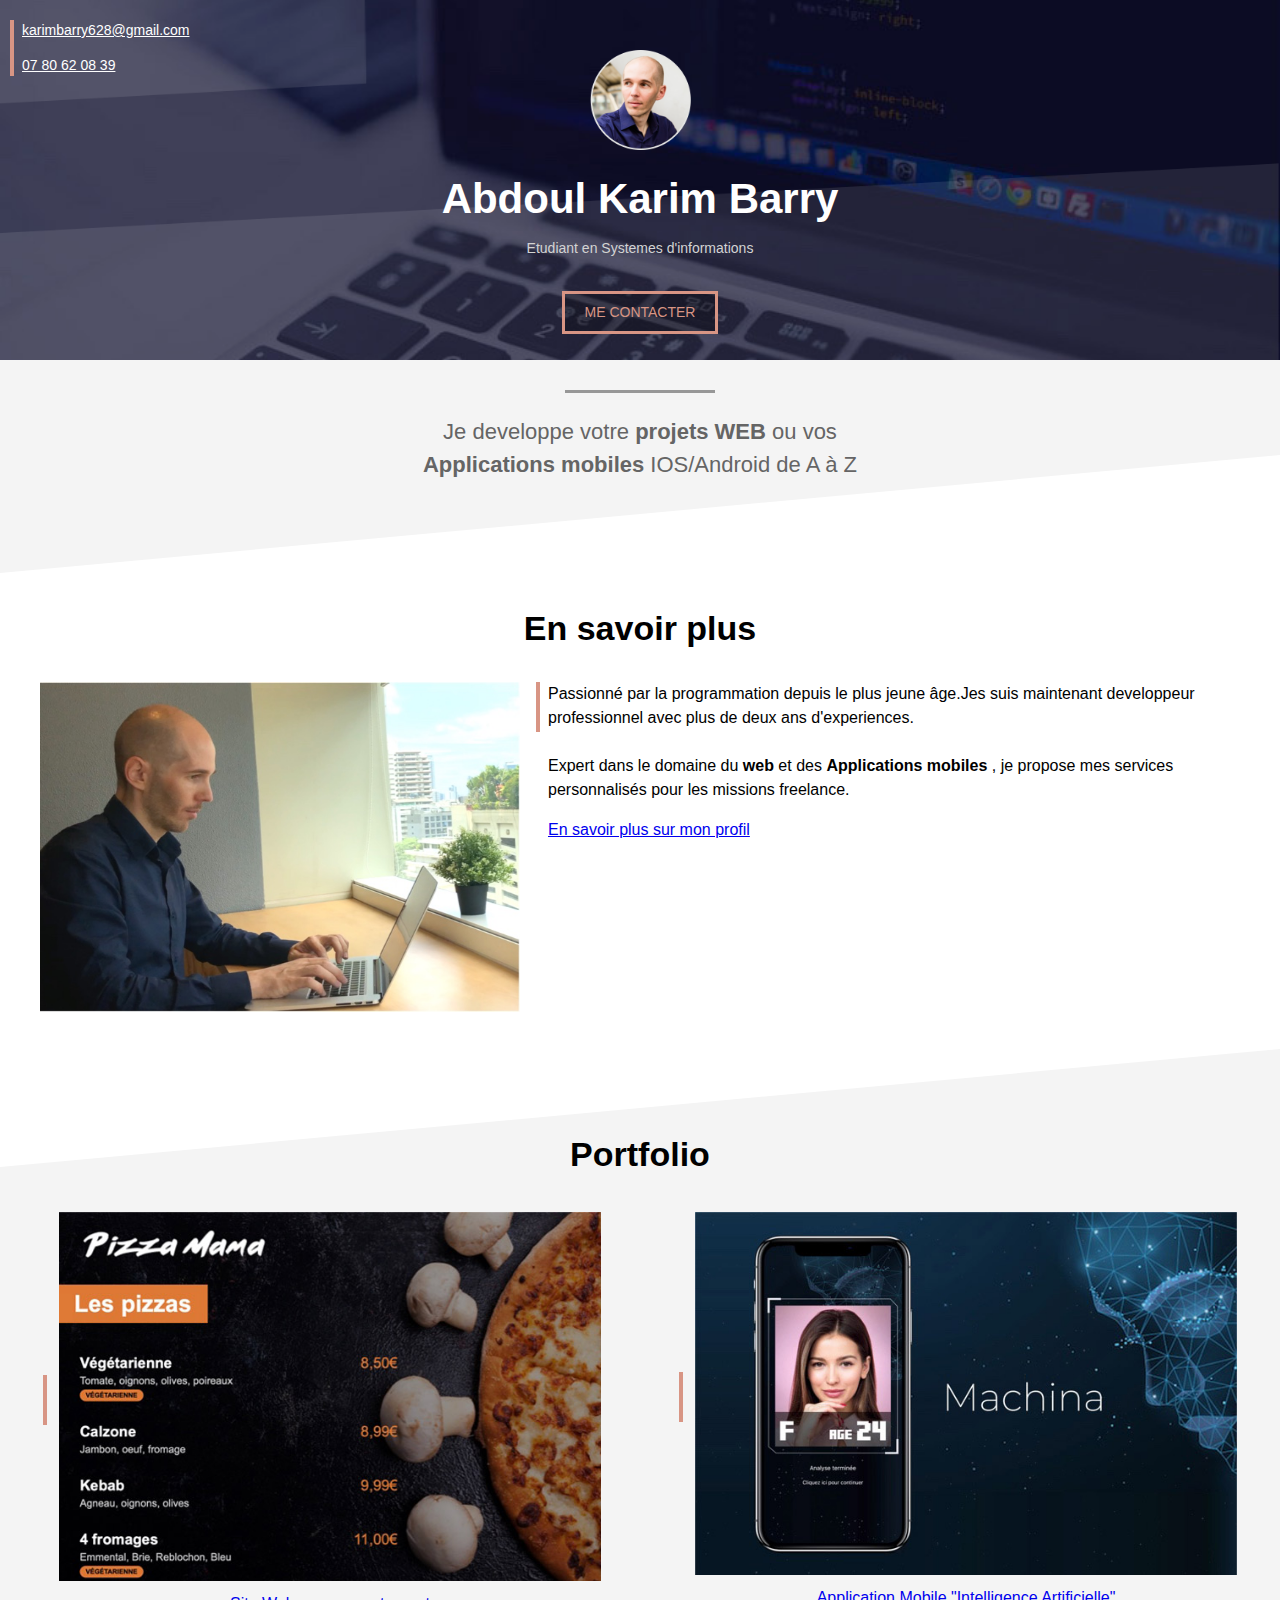
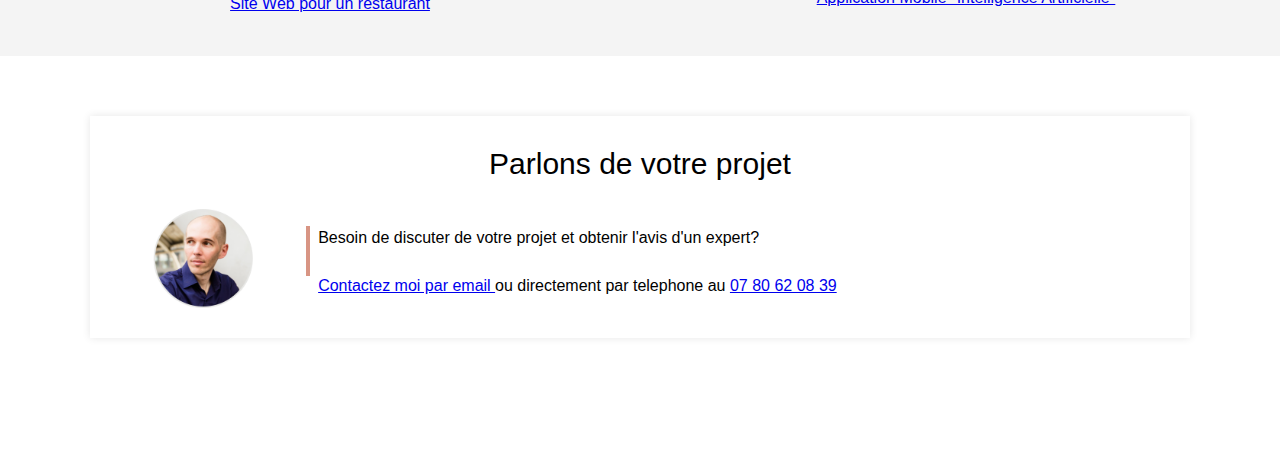
==== index.html @ e5c0a68e "Add files via upload" ====
<!DOCTYPE html>
<html lang="fr">
<head>
    <meta charset="UTF-8">
    <meta http-equiv="X-UA-Compatible" content="IE=edge">
    <meta name="viewport" content="width=device-width, initial-scale=1.0">
    <title>Abdoul karim BARRY</title>
    <link rel="stylesheet" href="style.css">
</head>

<body>
    <!--Couverture-->
    <div class="cover">
      <img class="cover_profile" src="profile.png" alt=""> 
      <h1>Abdoul Karim Barry</h1> 
      <p>Etudiant en Systemes d'informations </p>
     <div style="text-align:center;">
      <a  class="contact_buttom" href="mailto:karimbarry628@gmail.com?subject=contactez%20moi">ME CONTACTER</a>
     </div>
      <div class="cover_contact">
         <p> <a href="mailto:karimbarry628@gmail.com?subject=contactez%20moi">karimbarry628@gmail.com</a></p>
          <p><a href="tel:+33780620839">07 80 62 08 39</a></p>
      </div>
    </div>
    <!--SECTION GRISE 1-->
    <div class=" section section_grise1">
        <div class="separateur"></div>
        <p>Je developpe votre <b> projets WEB </b> ou vos <b> Applications mobiles </b> IOS/Android de A à Z </p>
    </div>
    <!--SECTION BLANCHE-->
    <div class="section">
        <h2>En savoir plus</h2>
        <img src="profile2.jpg" alt="" class="col40">
    <div class="col60 float-right" style="padding-left:16px;">
    <div class="text-avec-ligne-verticale">       
        <p class="text-avec-ligne-verticale">Passionné par la programmation depuis le plus jeune âge.Jes suis 
            maintenant developpeur professionnel avec plus de deux ans d'experiences. <br><br>
            Expert dans le domaine du <b> web</b> et des <b>Applications mobiles</b> ,
            je propose mes services personnalisés pour les missions freelance.
        </p>
    
        <a  href="https://www.linkedin.com/in/abdoul-karim-barry-11ba5b226" target="_blank">En savoir plus sur mon profil</a>
    </div>
    </div>
    </div>
    <!--SECTION GRISE2-->
    <div class=" section section_grise2" style="position: relative;">
        <h2>Portfolio</h2>
        <table class="col-portfolio" style="display: inline-block; " >
            <tr>
                <td><div class="bar-verticale"></div></td>
                <td><a href="portfolio.html"><img style="width: 100% ;" src="project1small.jpg" alt=""></a></td>
            </tr>
            <tr>
                <td></td>
                <td align="center"><a href="portfolio.html">Site Web pour un restaurant</a></td>
            </tr>
        </table>
        <table  class="float-right col-portfolio">
            <tr>
                <td><div class="bar-verticale"></div></td>
                <td><img style="width: 100% ;" src="project2small.jpg" alt=""></td>
            </tr>
            <tr>
                <td></td>
                <td align="center"><a style="max-width: 400px;" href="#">Application Mobile "Intelligence Artificielle"</a></td>
            </tr>
        </table>
    </div>
     <!--SECTION BLANCHE-->
     <div class="section">
       <iframe src="iframe.html" scrolling="no"/>
    </div>
</body>
</html>
---- style.css ----
:root{
    --color1:#D89584;
    --color2:#F4F4F4;
}
*{
    box-sizing:border-box;
}
body{
    margin: 0;
    font-family:Arial;
    line-height: 1.5;
}
div.cover{
    background: url("cover_overlay.png") no-repeat center/100% 100%,url("cover.jpg") no-repeat center/cover;
    height: 360px;
    position: relative;
}
img.cover_profile{
    height: 100px;
    position: relative;
    left: 50%;
    margin-left: -50px;
    margin-top: 50Px;
}
h1{
    color:white;
    text-align: center;
    font-size: 42px;
    margin-top: 10px;
    margin-bottom: 0px;
}
div.cover p{
    color: lightgray;
    text-align: center;
    margin-top: 8px;
    font-size: 14px;
}
div.cover_contact{
    position: absolute;
    /*background-color: blanchedalmond;*/
    top: 20px;
    left: 10px;
    border-left: 4px solid var(--color1);
    padding-left: 8px;
}
div.cover_contact p{
    text-align: left;
    margin-top: 0px;
    margin-bottom: 0px;
}
div.cover_contact *{
   color: white;
   font-size: 14px;
}
div.cover_contact p:first-child{
    margin-bottom: 14px;
}
a.contact_buttom{
   color: var(--color1);
   border: 3px solid var(--color1);
   padding: 8px 20px ;
   text-decoration: none;
   background-color: #00000040;
   display: inline-block;
   margin-top: 18px;
   font-size: 14px;
}
a.contact_buttom:hover{
   color: white;
   border: 3px solid white; 
   
}
.section{
    padding-left: 40px;
    padding-right: 40px;
    padding-top: 30px;
    padding-bottom: 30px;
    overflow: auto;
}
div.section_grise1{
    
    background: url("triangle2white.svg") no-repeat center bottom/100%;
    background-color: var(--color2);
    padding-top: 30px;
    padding-bottom: 70px;

}
div.section_grise2{
    
    background: url("triangle1white.svg") no-repeat center top/100%;
    background-color: var(--color2);
    padding-top: 80px;

}
h2{ 
    margin-top: 0px;
    text-align: center;
    font-size: 34px;
}
div.separateur{
    background-color: #979797;
    height: 3px;
    width: 150px;
    position: relative;
    left: 50%;
    margin-left: -75px;
}
div.section_grise1 p{
   font-size: 22px;
    color: #656565;
    text-align: center;
    max-width: 450px;
    margin-left: auto;
    margin-right: auto;
}
.col40{
    width: 40%;
}
.col60{
    width: 60%;
}
.float-right{
    float: right;
}
div.text-avec-ligne-verticale{
   
    padding-left: 8px;
    border-left: 4px solid var(--color1);
    height: 50px;
    display: inline-block;
}
div.text-avec-ligne-verticale p{
    margin-top: 0;
    
}
div.bar-verticale{
    height: 50px;
    width: 4px;
    background-color: var(--color1);
    margin-right: 8px;

}
.col-portfolio{
    width: 47%;
}
div.frame{
    margin: 30px 50px;
    padding: 20px 30px;
    background-color: white;
    box-shadow: 0px 0px 8px rgba(0, 0, 0, 0.1);

}
p.frame-title{
    font-size: 30px;
    margin-top: 5Px;
    margin-bottom: 20px;
    text-align: center;
}
/*portfolio header*/
.portfolio-header{
    height: 90px;
    background: url("header.jpg") no-repeat center/cover;
}
div.portfolio-header{
    padding-left: 4px;
    position: relative;
}
div.portfolio-header p{
    font-size: 22px;
    color: white;
    
}
.portfolio-header-title{
    font-size: 26px;
    font-weight: bold;
    color: white;
    padding-top: 4px;
    padding-left: 8px;
    
}
h1.portfolio{
    font-size: 46px;
    color: black;
    line-height: 1;
    padding-top: 10px;
}
h2.portfolio{
    font-size: 26px;
    color: black;
    font-weight: normal;
    margin-bottom: 0;

}
a.portfolio-back{
    color: var(--color1) ;
    margin-left: -10px;
}
img.portfolio{
    width: 70%;
    max-width: 550px;
}
iframe{
    width: 100%;
    border: none;
    height: 350px;
    
}
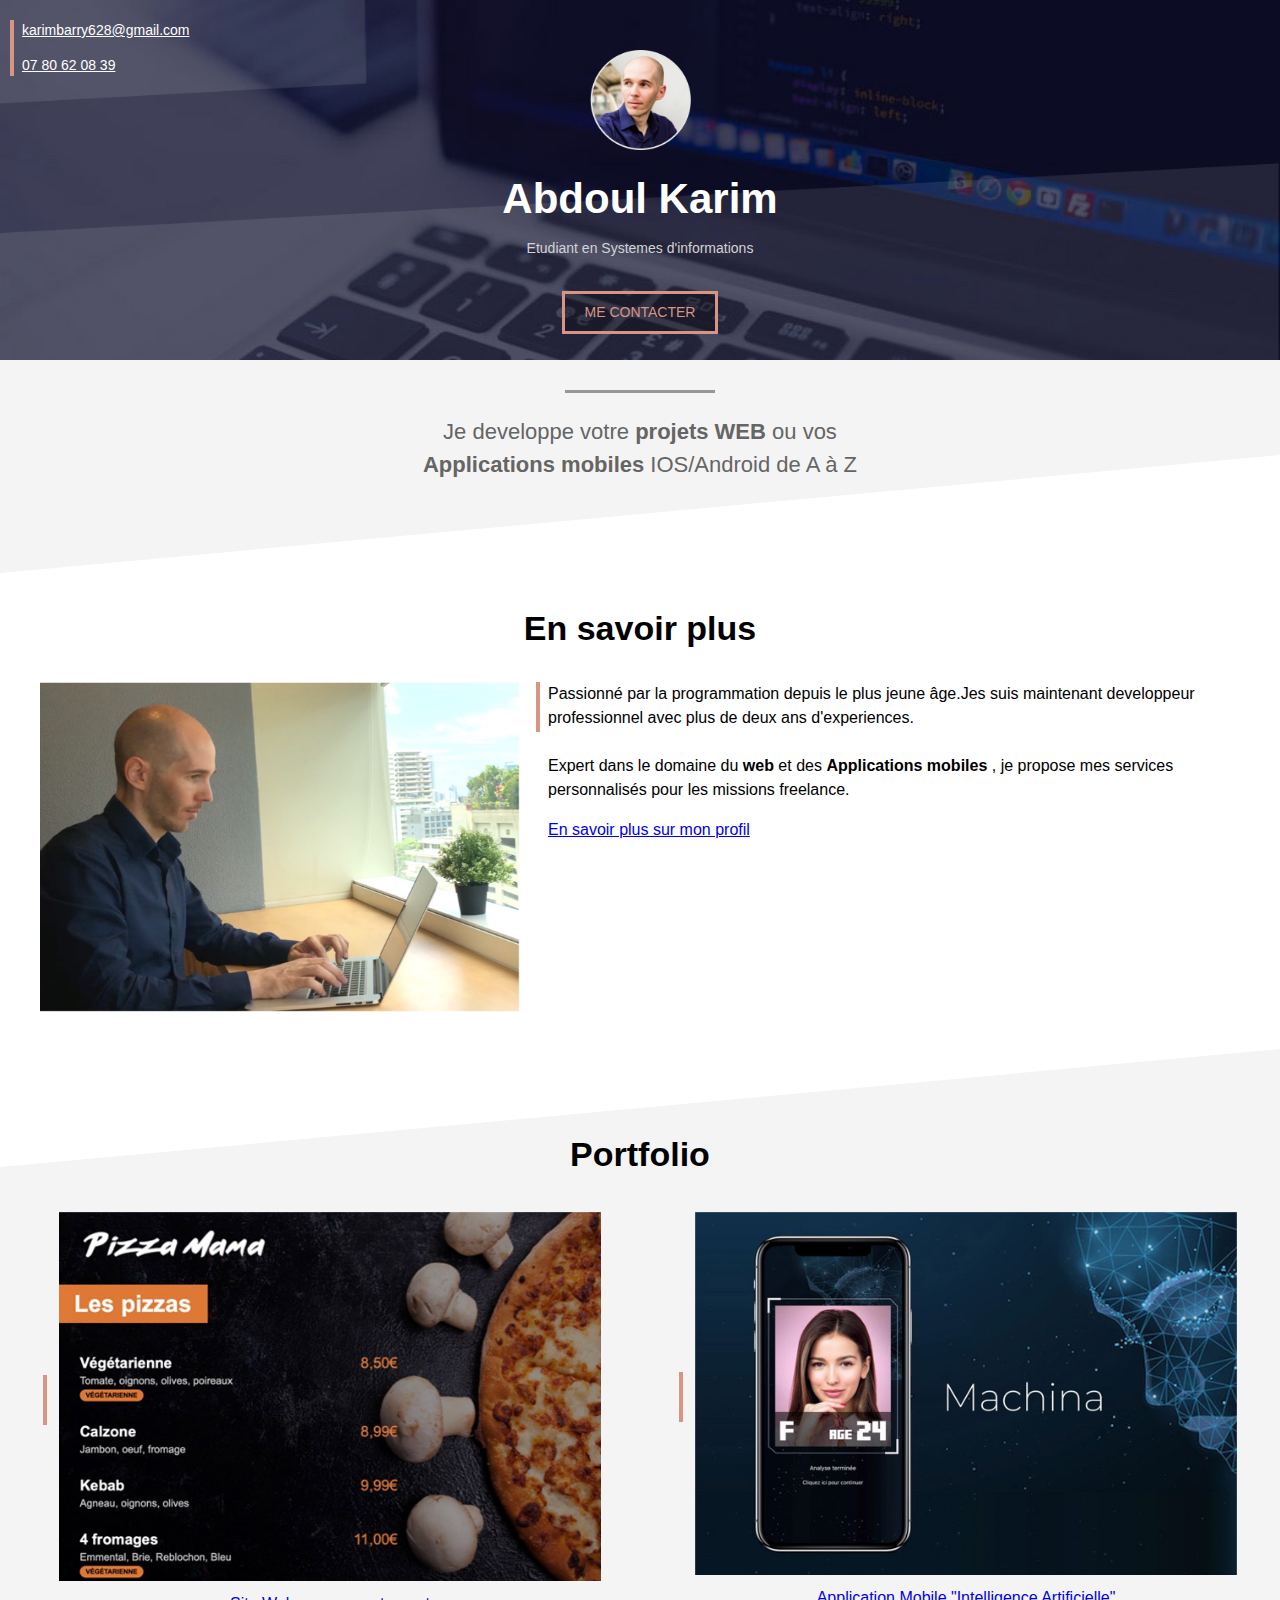
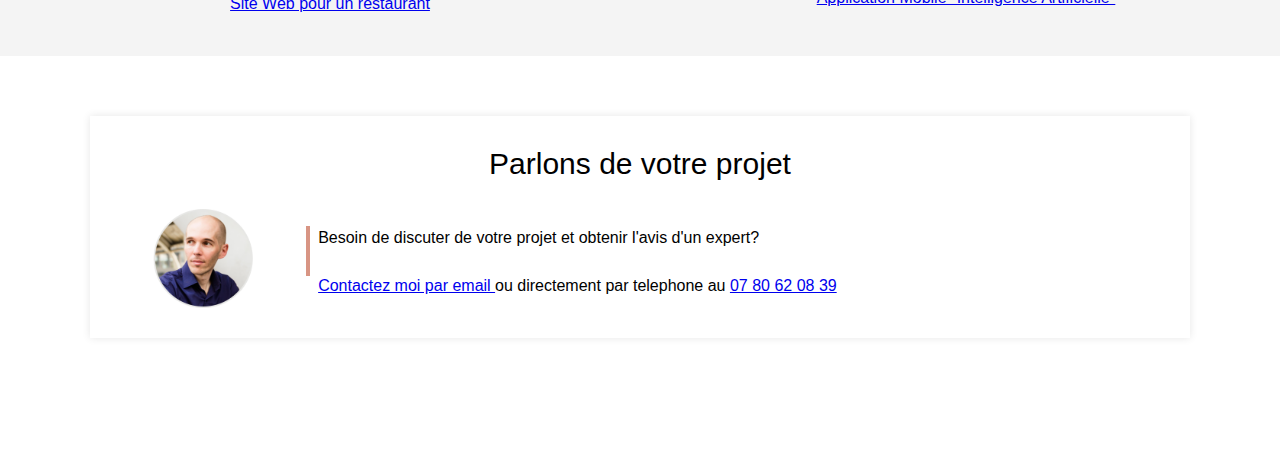
==== commit e8520e67: "Update index.html" ====
--- a/index.html
+++ b/index.html
@@ -12,7 +12,7 @@
     <!--Couverture-->
     <div class="cover">
       <img class="cover_profile" src="profile.png" alt=""> 
-      <h1>Abdoul Karim Barry</h1> 
+      <h1>Abdoul Karim </h1> 
       <p>Etudiant en Systemes d'informations </p>
      <div style="text-align:center;">
       <a  class="contact_buttom" href="mailto:karimbarry628@gmail.com?subject=contactez%20moi">ME CONTACTER</a>
@@ -72,4 +72,4 @@
        <iframe src="iframe.html" scrolling="no"/>
     </div>
 </body>
-</html>+</html>
